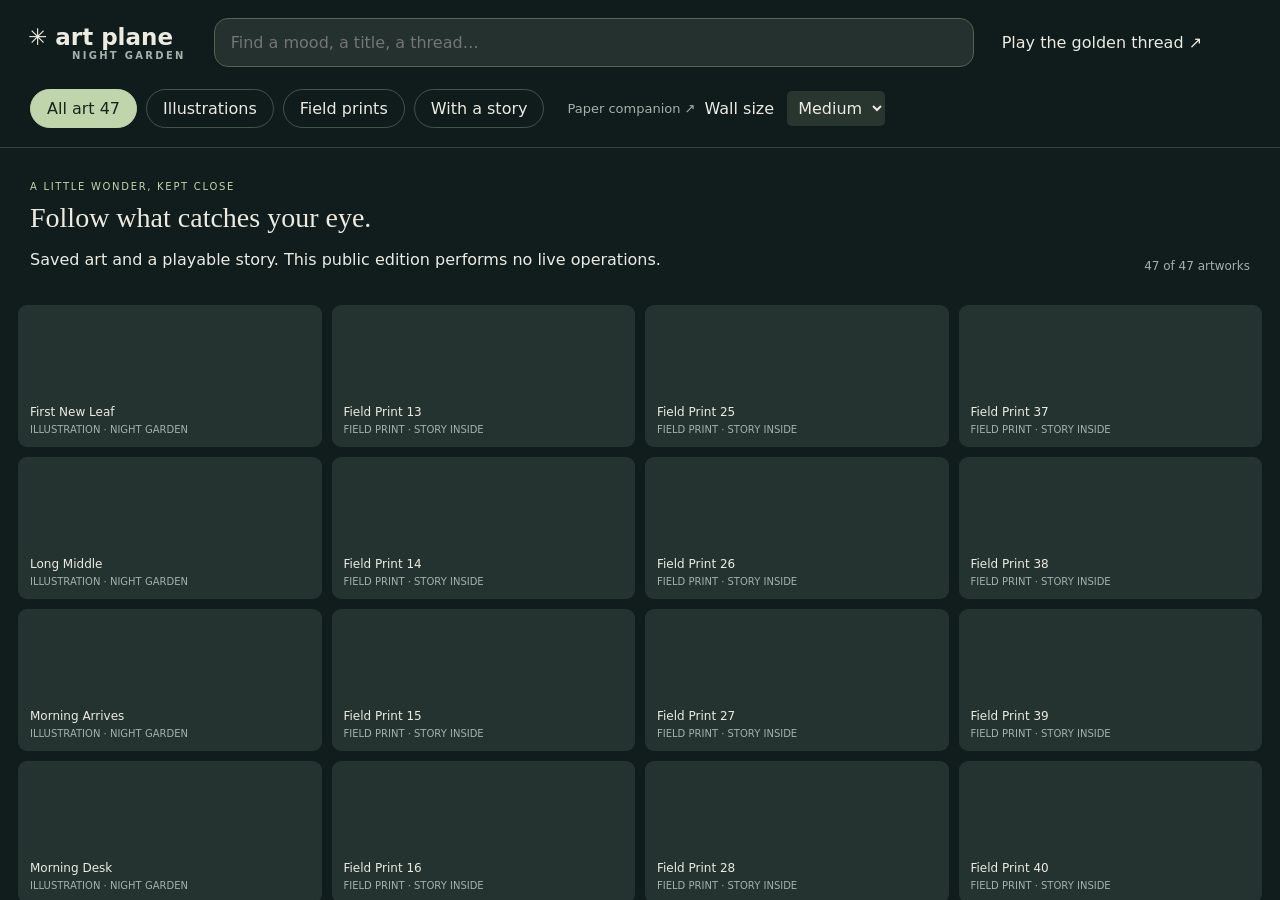
==== site/index.html @ 723a48a9 "Publish the Night Garden art wall and playable golden thread" ====
<!doctype html><html lang="en"><meta charset="utf-8"><meta http-equiv="refresh" content="0;url=data/art-index.html"><title>Night Garden</title><a href="data/art-index.html">Open the Night Garden art wall</a></html>
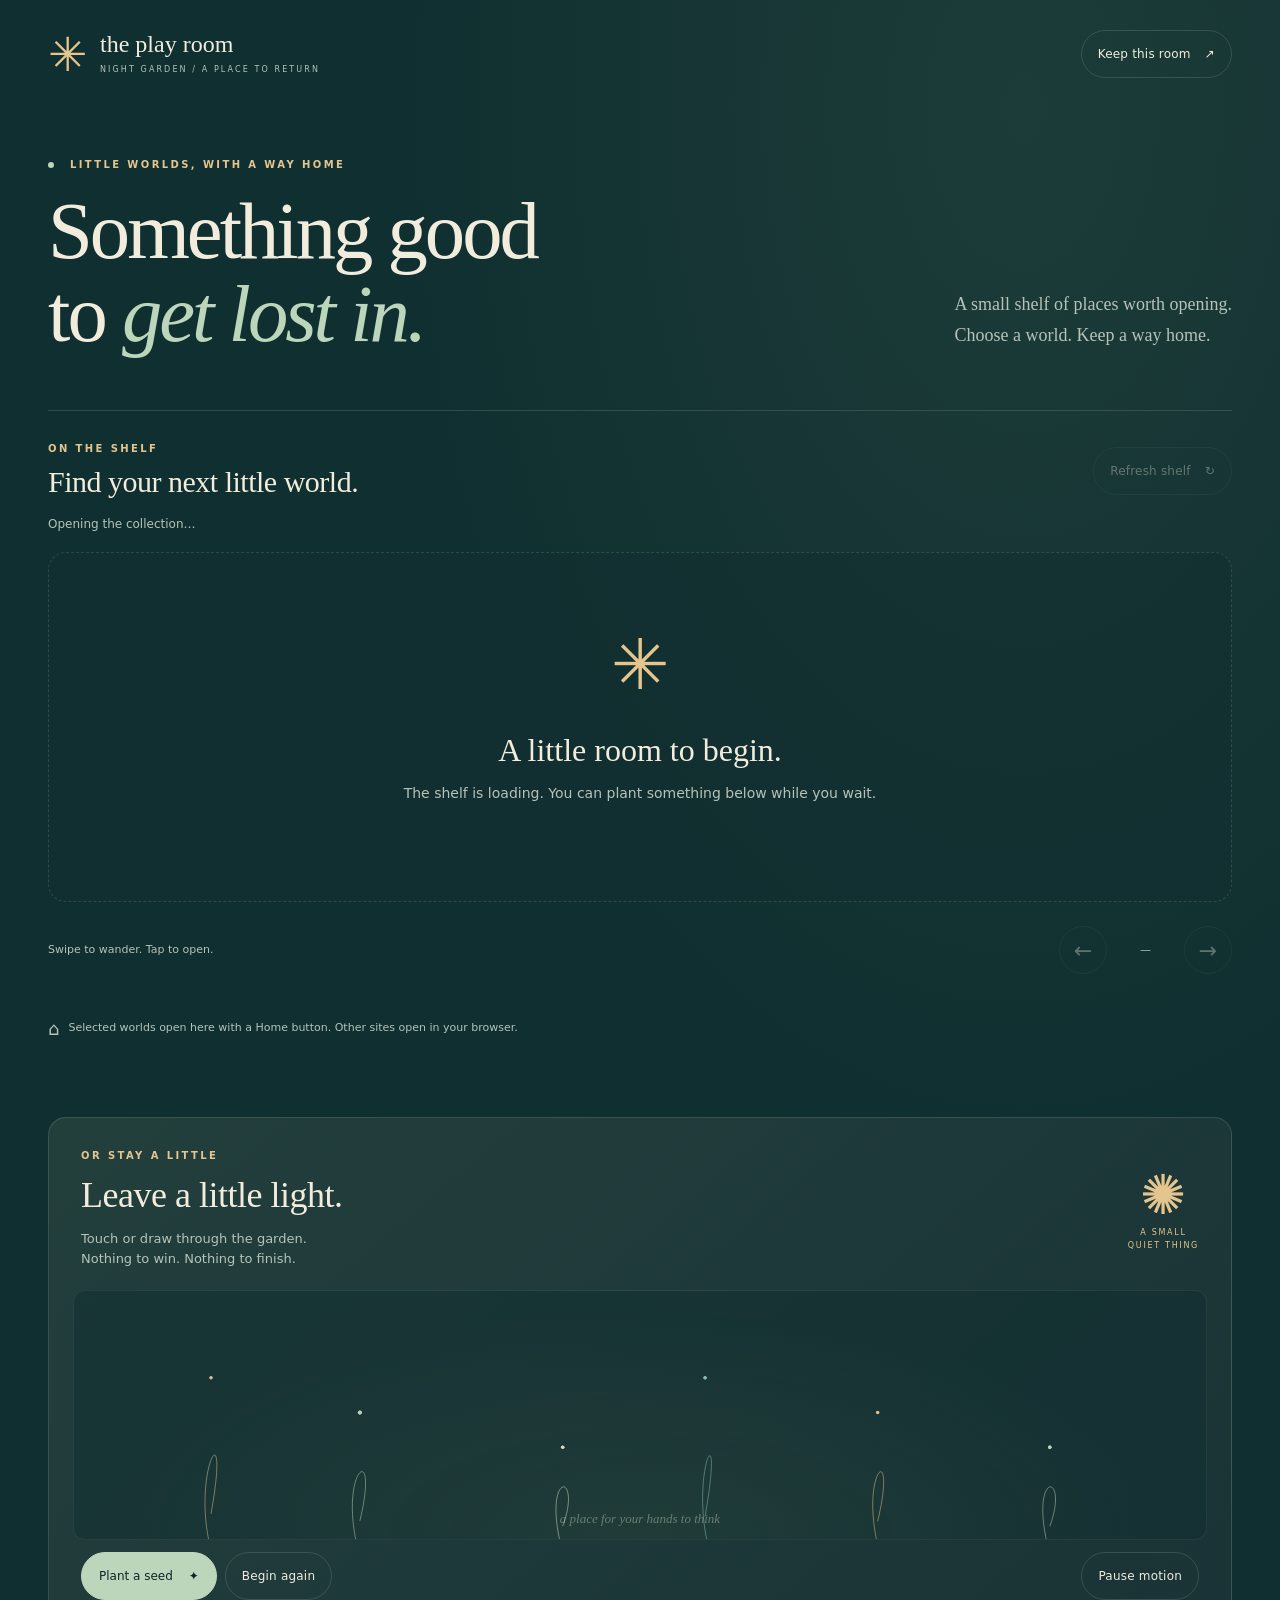
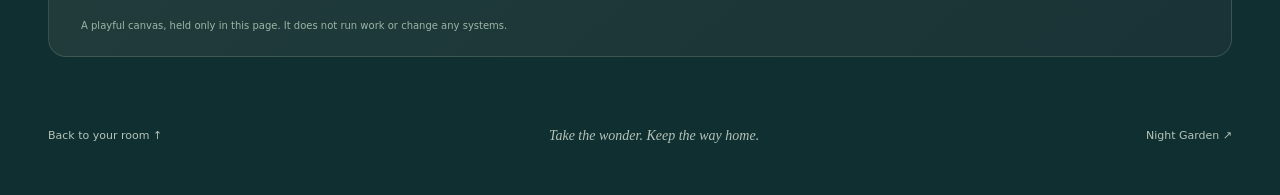
==== commit 532d84e6: "Add touch-first Play Room and interactive friction artwork" ====
--- a/site/index.html
+++ b/site/index.html
@@ -1 +1 @@
-<!doctype html><html lang="en"><meta charset="utf-8"><meta http-equiv="refresh" content="0;url=data/art-index.html"><title>Night Garden</title><a href="data/art-index.html">Open the Night Garden art wall</a></html>+<!doctype html><html lang="en"><meta charset="utf-8"><meta http-equiv="refresh" content="0;url=play-room.html"><title>Night Garden</title><a href="play-room.html">Open the Night Garden Play Room</a></html>
